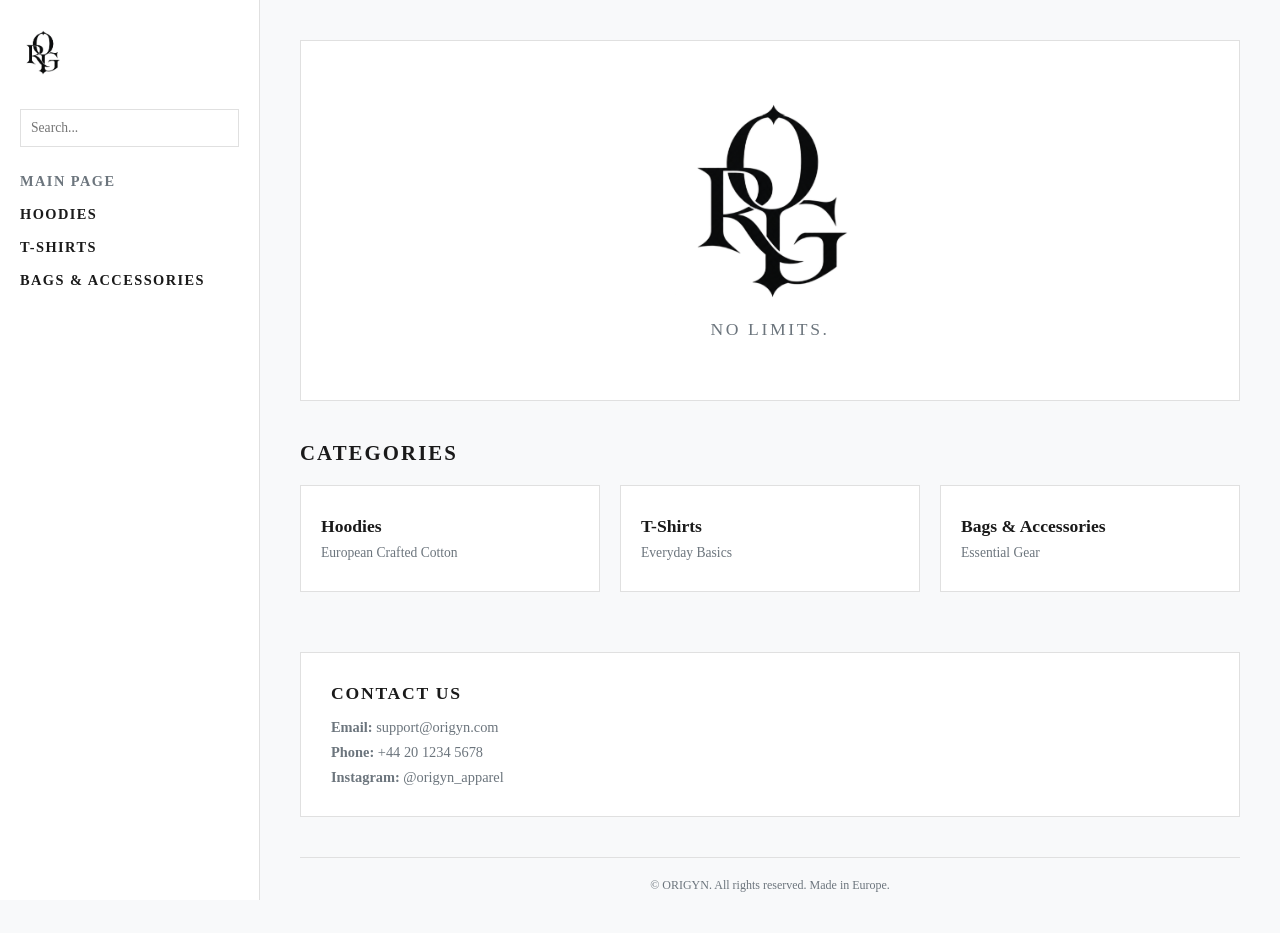
==== index.html @ 092c764d "Update index.html" ====
<!DOCTYPE html>
<html lang="en">
<head>
  <meta charset="UTF-8">
  <meta name="viewport" content="width=device-width, initial-scale=1.0">
  <title>ORIGYN — European Apparel</title>
  <style>
    :root { --color-bg: #f8f9fa; --color-card-bg: #ffffff; --color-border: #e0e0e0; --color-text-dark: #1a1a1a; --color-text-muted: #6c757d; --font-primary: 'Georgia', serif; }
    * { margin: 0; padding: 0; box-sizing: border-box; }
    body { background-color: var(--color-bg); color: var(--color-text-dark); font-family: var(--font-primary); display: flex; min-height: 100vh; }
    a { color: inherit; text-decoration: none; }
    aside.sidebar { width: 260px; background-color: #ffffff; border-right: 1px solid var(--color-border); padding: 30px 20px; display: flex; flex-direction: column; position: fixed; height: 100vh; z-index: 1000; }
    .brand-logo { height: 45px; width: auto; margin-bottom: 30px; filter: invert(1); }
    .search-input { width: 100%; padding: 10px; border: 1px solid var(--color-border); font-family: var(--font-primary); font-size: 0.85rem; outline: none; margin-bottom: 25px; }
    .nav-links { list-style: none; display: flex; flex-direction: column; gap: 15px; }
    .nav-links a { font-size: 0.9rem; text-transform: uppercase; letter-spacing: 0.1em; font-weight: bold; }
    .nav-links a:hover, .nav-links a.active { color: var(--color-text-muted); }
    main.content { margin-left: 260px; flex: 1; padding: 40px; }
    .search-results-panel { display: none; background: var(--color-card-bg); border: 1px solid var(--color-border); padding: 20px; margin-bottom: 30px; }
    .search-results-panel.active { display: block; }
    .search-item { padding: 10px 0; border-bottom: 1px solid var(--color-border); }
    .hero { background-color: #ffffff; border: 1px solid var(--color-border); padding: 60px 40px; text-align: center; margin-bottom: 40px; }
    .hero-logo { max-width: 200px; height: auto; margin-bottom: 15px; filter: invert(1); }
    .hero-tagline { font-size: 1.1rem; letter-spacing: 0.15em; color: var(--color-text-muted); text-transform: uppercase; }
    .section-title { font-size: 1.3rem; letter-spacing: 0.1em; margin-bottom: 20px; text-transform: uppercase; }
    .grid { display: grid; grid-template-columns: repeat(auto-fit, minmax(240px, 1fr)); gap: 20px; }
    .card { background-color: var(--color-card-bg); border: 1px solid var(--color-border); padding: 30px 20px; transition: all 0.3s ease; display: block; }
    .card:hover { border-color: var(--color-text-dark); transform: translateY(-2px); }
    .card h3 { font-size: 1.1rem; margin-bottom: 8px; }
    .card p { font-size: 0.85rem; color: var(--color-text-muted); }
    .contacts-section { margin-top: 60px; padding: 30px; background: var(--color-card-bg); border: 1px solid var(--color-border); }
    .contacts-section h3 { font-size: 1.1rem; letter-spacing: 0.1em; margin-bottom: 15px; text-transform: uppercase; }
    .contacts-list { list-style: none; font-size: 0.9rem; color: var(--color-text-muted); display: flex; flex-direction: column; gap: 8px; }
    footer { margin-top: 40px; padding-top: 20px; border-top: 1px solid var(--color-border); font-size: 0.75rem; color: var(--color-text-muted); text-align: center; }
  </style>
</head>
<body>
  <aside class="sidebar">
    <a href="index.html"><img src="logo.png" alt="ORIGYN Logo" class="brand-logo"></a>
    <input type="text" id="searchInput" class="search-input" placeholder="Search..." oninput="handleSearch()">
    <ul class="nav-links">
      <li><a href="index.html" class="active">Main Page</a></li>
      <li><a href="hoodies.html">Hoodies</a></li>
      <li><a href="tshirts.html">T-Shirts</a></li>
      <li><a href="accessories.html">Bags & Accessories</a></li>
    </ul>
  </aside>
  <main class="content">
    <div id="searchResultsPanel" class="search-results-panel">
      <h3 class="section-title">Search Results</h3>
      <div id="searchResultsList"></div>
    </div>
    <section class="hero">
      <img src="logo.png" alt="ORIGYN" class="hero-logo">
      <p class="hero-tagline">No Limits.</p>
    </section>
    <section>
      <h2 class="section-title">Categories</h2>
      <div class="grid">
        <a href="hoodies.html" class="card"><h3>Hoodies</h3><p>European Crafted Cotton</p></a>
        <a href="tshirts.html" class="card"><h3>T-Shirts</h3><p>Everyday Basics</p></a>
        <a href="accessories.html" class="card"><h3>Bags & Accessories</h3><p>Essential Gear</p></a>
      </div>
    </section>

    <!-- CONTACTS SECTION -->
    <section class="contacts-section">
      <h3>Contact Us</h3>
      <ul class="contacts-list">
        <li><strong>Email:</strong> support@origyn.com</li>
        <li><strong>Phone:</strong> +44 20 1234 5678</li>
        <li><strong>Instagram:</strong> @origyn_apparel</li>
      </ul>
    </section>

    <footer>
      &copy; ORIGYN. All rights reserved. Made in Europe.
    </footer>
  </main>
  <script>
    const catalog = [
      { name: "Shirt Test 01", category: "T-Shirts", link: "tshirts.html" },
      { name: "shirt test 02", category: "Hoodies", link: "hoodies.html" },
      { name: "accessory test 01", category: "Bags & Accessories", link: "accessories.html" }
    ];
    function handleSearch() {
      const query = document.getElementById('searchInput').value.toLowerCase().trim();
      const panel = document.getElementById('searchResultsPanel');
      const list = document.getElementById('searchResultsList');
      if (query === '') { panel.classList.remove('active'); list.innerHTML = ''; return; }
      const matches = catalog.filter(item => item.name.toLowerCase().includes(query) || item.category.toLowerCase().includes(query));
      panel.classList.add('active');
      if (matches.length > 0) {
        list.innerHTML = matches.map(item => `<div class="search-item"><a href="${item.link}"><strong>${item.name}</strong> — <small>${item.category}</small></a></div>`).join('');
      } else { list.innerHTML = '<p class="search-item">No items found.</p>'; }
    }
  </script>
</body>
</html>
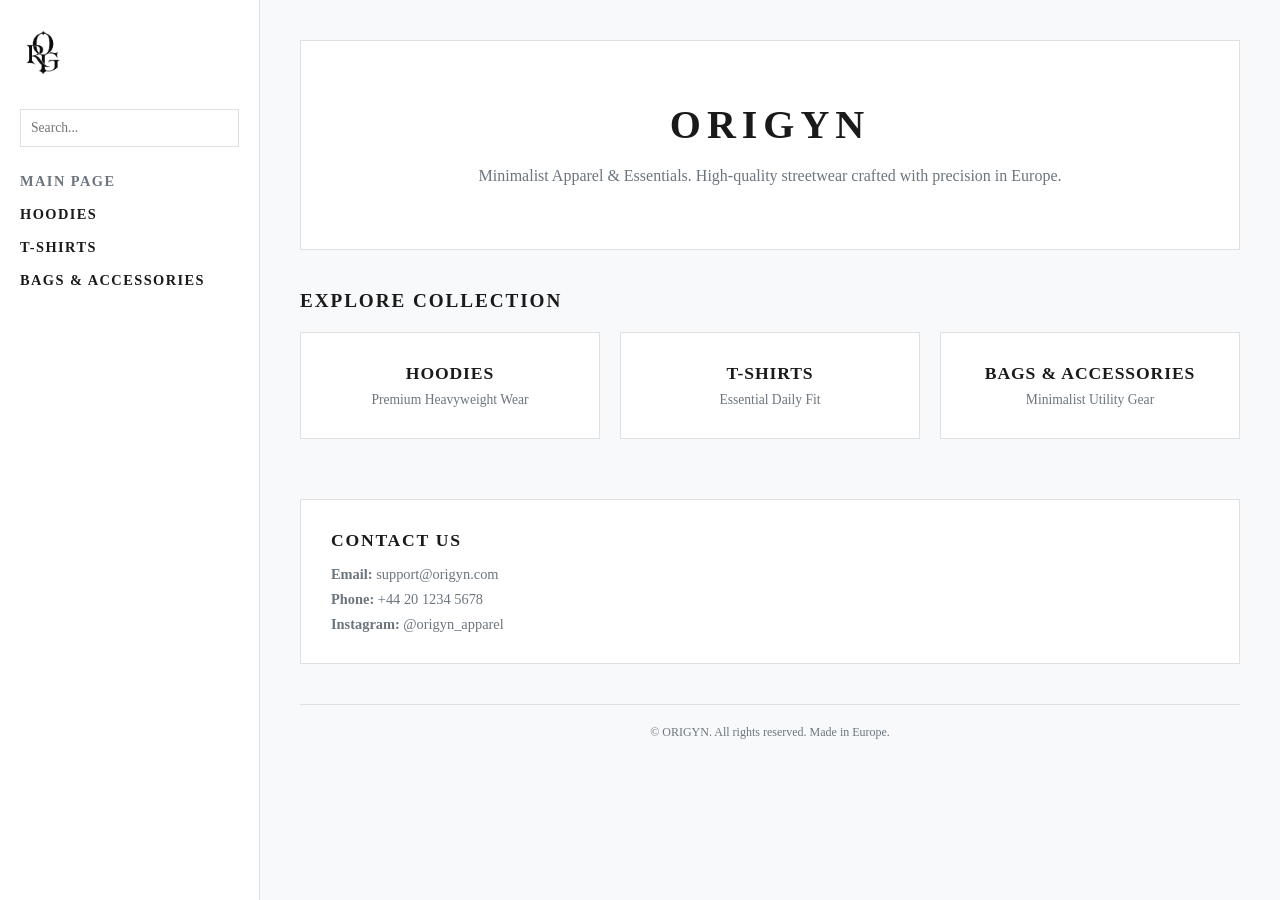
==== commit fab6a7cb: "Update index.html" ====
--- a/index.html
+++ b/index.html
@@ -3,38 +3,58 @@
 <head>
   <meta charset="UTF-8">
   <meta name="viewport" content="width=device-width, initial-scale=1.0">
-  <title>ORIGYN — European Apparel</title>
+  <title>ORIGYN — Main Page</title>
   <style>
-    :root { --color-bg: #f8f9fa; --color-card-bg: #ffffff; --color-border: #e0e0e0; --color-text-dark: #1a1a1a; --color-text-muted: #6c757d; --font-primary: 'Georgia', serif; }
+    :root { 
+      --color-bg: #f8f9fa; 
+      --color-card-bg: #ffffff; 
+      --color-border: #e0e0e0; 
+      --color-text-dark: #1a1a1a; 
+      --color-text-muted: #6c757d; 
+      --font-primary: 'Georgia', serif; 
+    }
     * { margin: 0; padding: 0; box-sizing: border-box; }
     body { background-color: var(--color-bg); color: var(--color-text-dark); font-family: var(--font-primary); display: flex; min-height: 100vh; }
     a { color: inherit; text-decoration: none; }
+    
+    /* SIDEBAR */
     aside.sidebar { width: 260px; background-color: #ffffff; border-right: 1px solid var(--color-border); padding: 30px 20px; display: flex; flex-direction: column; position: fixed; height: 100vh; z-index: 1000; }
     .brand-logo { height: 45px; width: auto; margin-bottom: 30px; filter: invert(1); }
     .search-input { width: 100%; padding: 10px; border: 1px solid var(--color-border); font-family: var(--font-primary); font-size: 0.85rem; outline: none; margin-bottom: 25px; }
     .nav-links { list-style: none; display: flex; flex-direction: column; gap: 15px; }
     .nav-links a { font-size: 0.9rem; text-transform: uppercase; letter-spacing: 0.1em; font-weight: bold; }
     .nav-links a:hover, .nav-links a.active { color: var(--color-text-muted); }
+    
+    /* CONTENT AREA */
     main.content { margin-left: 260px; flex: 1; padding: 40px; }
     .search-results-panel { display: none; background: var(--color-card-bg); border: 1px solid var(--color-border); padding: 20px; margin-bottom: 30px; }
     .search-results-panel.active { display: block; }
     .search-item { padding: 10px 0; border-bottom: 1px solid var(--color-border); }
-    .hero { background-color: #ffffff; border: 1px solid var(--color-border); padding: 60px 40px; text-align: center; margin-bottom: 40px; }
-    .hero-logo { max-width: 200px; height: auto; margin-bottom: 15px; filter: invert(1); }
-    .hero-tagline { font-size: 1.1rem; letter-spacing: 0.15em; color: var(--color-text-muted); text-transform: uppercase; }
-    .section-title { font-size: 1.3rem; letter-spacing: 0.1em; margin-bottom: 20px; text-transform: uppercase; }
-    .grid { display: grid; grid-template-columns: repeat(auto-fit, minmax(240px, 1fr)); gap: 20px; }
-    .card { background-color: var(--color-card-bg); border: 1px solid var(--color-border); padding: 30px 20px; transition: all 0.3s ease; display: block; }
-    .card:hover { border-color: var(--color-text-dark); transform: translateY(-2px); }
-    .card h3 { font-size: 1.1rem; margin-bottom: 8px; }
-    .card p { font-size: 0.85rem; color: var(--color-text-muted); }
+    
+    /* HERO / HERO CARD */
+    .hero-section { background-color: var(--color-card-bg); border: 1px solid var(--color-border); padding: 60px 40px; margin-bottom: 40px; text-align: center; }
+    .hero-title { font-size: 2.5rem; letter-spacing: 0.15em; margin-bottom: 15px; text-transform: uppercase; }
+    .hero-subtitle { font-size: 1rem; color: var(--color-text-muted); line-height: 1.6; max-width: 600px; margin: 0 auto; }
+    
+    /* CATEGORIES GRID */
+    .section-title { font-size: 1.2rem; letter-spacing: 0.1em; margin-bottom: 20px; text-transform: uppercase; }
+    .categories-grid { display: grid; grid-template-columns: repeat(auto-fit, minmax(250px, 1fr)); gap: 20px; margin-bottom: 40px; }
+    .category-card { background-color: var(--color-card-bg); border: 1px solid var(--color-border); padding: 30px 20px; text-align: center; transition: border-color 0.2s ease; }
+    .category-card:hover { border-color: var(--color-text-dark); }
+    .category-card h3 { font-size: 1.1rem; letter-spacing: 0.05em; margin-bottom: 8px; text-transform: uppercase; }
+    .category-card p { font-size: 0.85rem; color: var(--color-text-muted); }
+    
+    /* CONTACTS SECTION */
     .contacts-section { margin-top: 60px; padding: 30px; background: var(--color-card-bg); border: 1px solid var(--color-border); }
     .contacts-section h3 { font-size: 1.1rem; letter-spacing: 0.1em; margin-bottom: 15px; text-transform: uppercase; }
     .contacts-list { list-style: none; font-size: 0.9rem; color: var(--color-text-muted); display: flex; flex-direction: column; gap: 8px; }
+    
     footer { margin-top: 40px; padding-top: 20px; border-top: 1px solid var(--color-border); font-size: 0.75rem; color: var(--color-text-muted); text-align: center; }
   </style>
 </head>
 <body>
+
+  <!-- SIDEBAR -->
   <aside class="sidebar">
     <a href="index.html"><img src="logo.png" alt="ORIGYN Logo" class="brand-logo"></a>
     <input type="text" id="searchInput" class="search-input" placeholder="Search..." oninput="handleSearch()">
@@ -45,23 +65,38 @@
       <li><a href="accessories.html">Bags & Accessories</a></li>
     </ul>
   </aside>
+
+  <!-- MAIN CONTENT -->
   <main class="content">
+    
+    <!-- SEARCH RESULTS PANEL -->
     <div id="searchResultsPanel" class="search-results-panel">
-      <h3 class="section-title">Search Results</h3>
+      <h3 style="margin-bottom: 15px;">Search Results</h3>
       <div id="searchResultsList"></div>
     </div>
-    <section class="hero">
-      <img src="logo.png" alt="ORIGYN" class="hero-logo">
-      <p class="hero-tagline">No Limits.</p>
+
+    <!-- HERO SECTION -->
+    <section class="hero-section">
+      <h1 class="hero-title">ORIGYN</h1>
+      <p class="hero-subtitle">Minimalist Apparel & Essentials. High-quality streetwear crafted with precision in Europe.</p>
     </section>
-    <section>
-      <h2 class="section-title">Categories</h2>
-      <div class="grid">
-        <a href="hoodies.html" class="card"><h3>Hoodies</h3><p>European Crafted Cotton</p></a>
-        <a href="tshirts.html" class="card"><h3>T-Shirts</h3><p>Everyday Basics</p></a>
-        <a href="accessories.html" class="card"><h3>Bags & Accessories</h3><p>Essential Gear</p></a>
-      </div>
-    </section>
+
+    <!-- CATEGORIES SECTION -->
+    <h2 class="section-title">Explore Collection</h2>
+    <div class="categories-grid">
+      <a href="hoodies.html" class="category-card">
+        <h3>Hoodies</h3>
+        <p>Premium Heavyweight Wear</p>
+      </a>
+      <a href="tshirts.html" class="category-card">
+        <h3>T-Shirts</h3>
+        <p>Essential Daily Fit</p>
+      </a>
+      <a href="accessories.html" class="category-card">
+        <h3>Bags & Accessories</h3>
+        <p>Minimalist Utility Gear</p>
+      </a>
+    </div>
 
     <!-- CONTACTS SECTION -->
     <section class="contacts-section">
@@ -77,22 +112,40 @@
       &copy; ORIGYN. All rights reserved. Made in Europe.
     </footer>
   </main>
+
+  <!-- SEARCH SCRIPT -->
   <script>
     const catalog = [
       { name: "Shirt Test 01", category: "T-Shirts", link: "tshirts.html" },
       { name: "shirt test 02", category: "Hoodies", link: "hoodies.html" },
       { name: "accessory test 01", category: "Bags & Accessories", link: "accessories.html" }
     ];
+
     function handleSearch() {
       const query = document.getElementById('searchInput').value.toLowerCase().trim();
       const panel = document.getElementById('searchResultsPanel');
       const list = document.getElementById('searchResultsList');
-      if (query === '') { panel.classList.remove('active'); list.innerHTML = ''; return; }
-      const matches = catalog.filter(item => item.name.toLowerCase().includes(query) || item.category.toLowerCase().includes(query));
+
+      if (query === '') { 
+        panel.classList.remove('active'); 
+        list.innerHTML = ''; 
+        return; 
+      }
+
+      const matches = catalog.filter(item => 
+        item.name.toLowerCase().includes(query) || 
+        item.category.toLowerCase().includes(query)
+      );
+
       panel.classList.add('active');
+
       if (matches.length > 0) {
-        list.innerHTML = matches.map(item => `<div class="search-item"><a href="${item.link}"><strong>${item.name}</strong> — <small>${item.category}</small></a></div>`).join('');
-      } else { list.innerHTML = '<p class="search-item">No items found.</p>'; }
+        list.innerHTML = matches.map(item => 
+          `<div class="search-item"><a href="${item.link}"><strong>${item.name}</strong> — <small>${item.category}</small></a></div>`
+        ).join('');
+      } else { 
+        list.innerHTML = '<p class="search-item">No items found.</p>'; 
+      }
     }
   </script>
 </body>
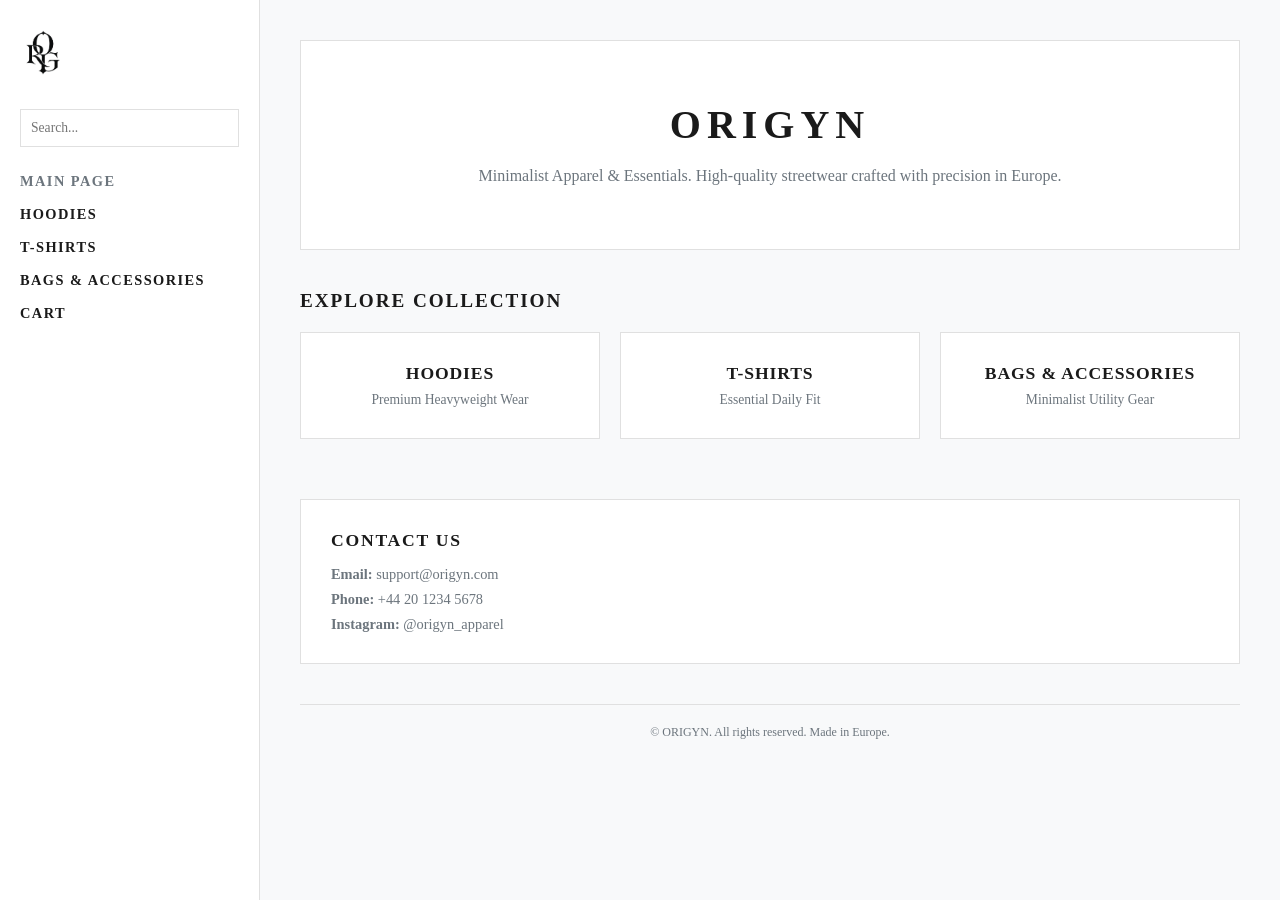
==== commit 28b88f17: "Update index.html" ====
--- a/index.html
+++ b/index.html
@@ -63,6 +63,7 @@
       <li><a href="hoodies.html">Hoodies</a></li>
       <li><a href="tshirts.html">T-Shirts</a></li>
       <li><a href="accessories.html">Bags & Accessories</a></li>
+      <li><a href="cart.html">Cart</a></li>
     </ul>
   </aside>
 
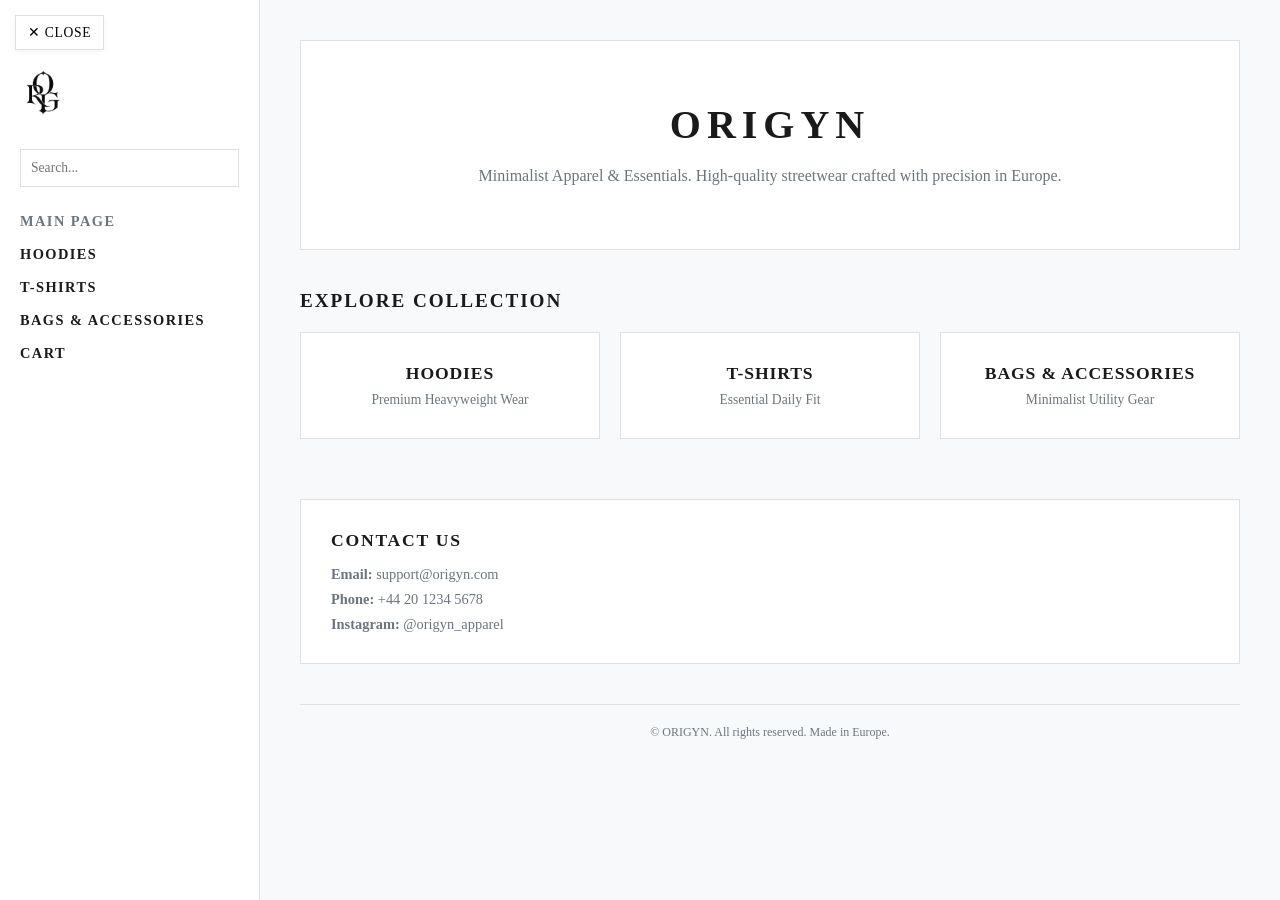
==== commit e0619149: "Update index.html" ====
--- a/index.html
+++ b/index.html
@@ -14,11 +14,51 @@
       --font-primary: 'Georgia', serif; 
     }
     * { margin: 0; padding: 0; box-sizing: border-box; }
-    body { background-color: var(--color-bg); color: var(--color-text-dark); font-family: var(--font-primary); display: flex; min-height: 100vh; }
+    body { background-color: var(--color-bg); color: var(--color-text-dark); font-family: var(--font-primary); display: flex; min-height: 100vh; position: relative; }
     a { color: inherit; text-decoration: none; }
     
+    /* TOGGLE BUTTON */
+    .sidebar-toggle-btn {
+      position: fixed;
+      top: 15px;
+      left: 15px;
+      z-index: 1100;
+      background-color: var(--color-card-bg);
+      border: 1px solid var(--color-border);
+      padding: 8px 12px;
+      font-family: var(--font-primary);
+      font-size: 0.85rem;
+      cursor: pointer;
+      letter-spacing: 0.05em;
+      text-transform: uppercase;
+      box-shadow: 0 2px 5px rgba(0,0,0,0.05);
+      transition: background-color 0.2s ease;
+    }
+    .sidebar-toggle-btn:hover {
+      background-color: var(--color-bg);
+    }
+
     /* SIDEBAR */
-    aside.sidebar { width: 260px; background-color: #ffffff; border-right: 1px solid var(--color-border); padding: 30px 20px; display: flex; flex-direction: column; position: fixed; height: 100vh; z-index: 1000; }
+    aside.sidebar { 
+      width: 260px; 
+      background-color: #ffffff; 
+      border-right: 1px solid var(--color-border); 
+      padding: 70px 20px 30px 20px; 
+      display: flex; 
+      flex-direction: column; 
+      position: fixed; 
+      height: 100vh; 
+      z-index: 1000; 
+      top: 0;
+      left: 0;
+      transition: transform 0.3s ease;
+    }
+
+    /* 非表示状態 */
+    body.sidebar-collapsed aside.sidebar {
+      transform: translateX(-100%);
+    }
+
     .brand-logo { height: 45px; width: auto; margin-bottom: 30px; filter: invert(1); }
     .search-input { width: 100%; padding: 10px; border: 1px solid var(--color-border); font-family: var(--font-primary); font-size: 0.85rem; outline: none; margin-bottom: 25px; }
     .nav-links { list-style: none; display: flex; flex-direction: column; gap: 15px; }
@@ -26,7 +66,18 @@
     .nav-links a:hover, .nav-links a.active { color: var(--color-text-muted); }
     
     /* CONTENT AREA */
-    main.content { margin-left: 260px; flex: 1; padding: 40px; }
+    main.content { 
+      margin-left: 260px; 
+      flex: 1; 
+      padding: 40px; 
+      transition: margin-left 0.3s ease;
+    }
+
+    body.sidebar-collapsed main.content {
+      margin-left: 0;
+      padding-top: 60px;
+    }
+
     .search-results-panel { display: none; background: var(--color-card-bg); border: 1px solid var(--color-border); padding: 20px; margin-bottom: 30px; }
     .search-results-panel.active { display: block; }
     .search-item { padding: 10px 0; border-bottom: 1px solid var(--color-border); }
@@ -53,6 +104,9 @@
   </style>
 </head>
 <body>
+
+  <!-- TOGGLE BUTTON -->
+  <button id="toggleBtn" class="sidebar-toggle-btn" onclick="toggleSidebar()">✕ Close</button>
 
   <!-- SIDEBAR -->
   <aside class="sidebar">
@@ -114,8 +168,19 @@
     </footer>
   </main>
 
-  <!-- SEARCH SCRIPT -->
   <script>
+    function toggleSidebar() {
+      const body = document.body;
+      const toggleBtn = document.getElementById('toggleBtn');
+      body.classList.toggle('sidebar-collapsed');
+
+      if (body.classList.contains('sidebar-collapsed')) {
+        toggleBtn.textContent = '☰ Menu';
+      } else {
+        toggleBtn.textContent = '✕ Close';
+      }
+    }
+
     const catalog = [
       { name: "Shirt Test 01", category: "T-Shirts", link: "tshirts.html" },
       { name: "shirt test 02", category: "Hoodies", link: "hoodies.html" },
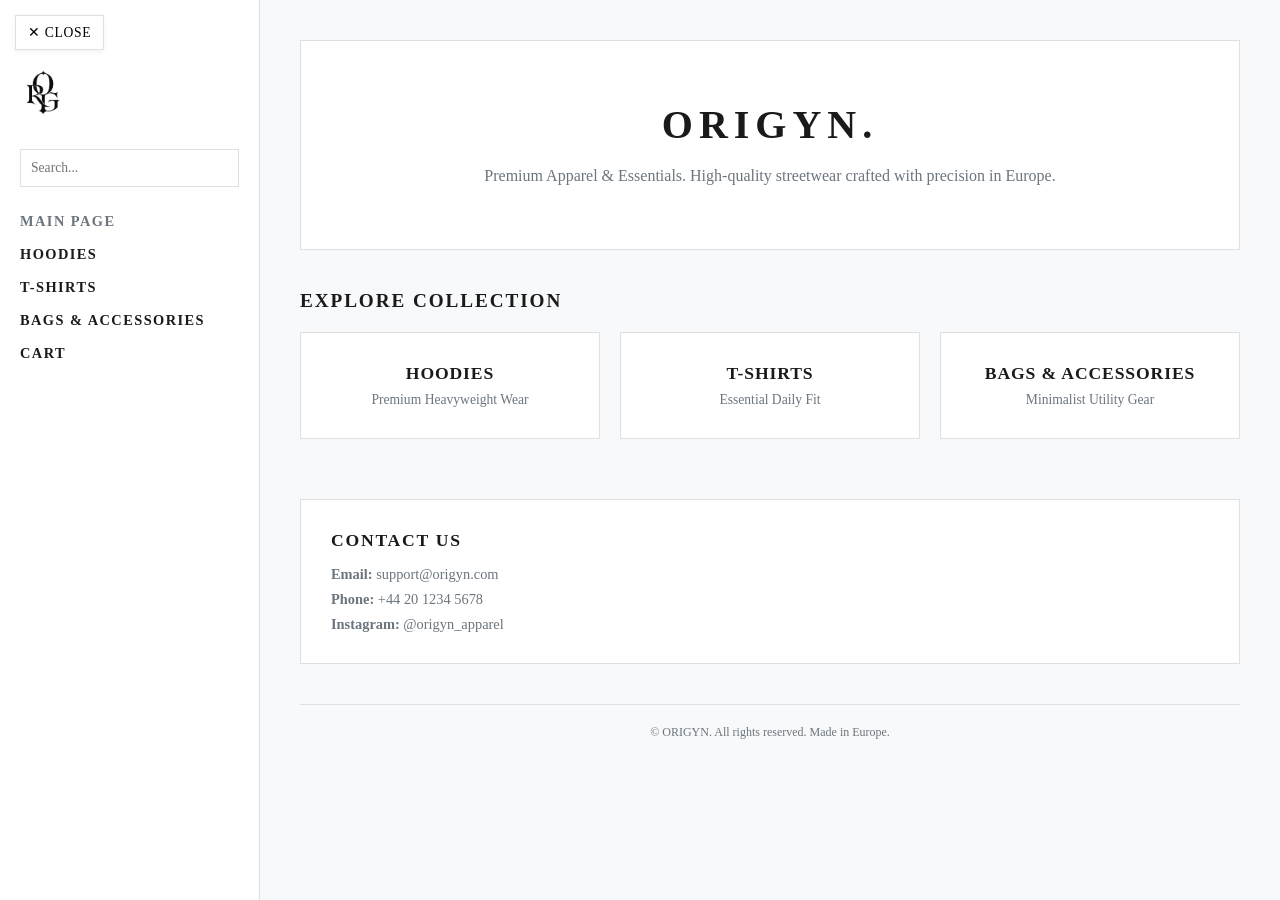
==== commit 93780f9f: "Update index.html" ====
--- a/index.html
+++ b/index.html
@@ -132,8 +132,8 @@
 
     <!-- HERO SECTION -->
     <section class="hero-section">
-      <h1 class="hero-title">ORIGYN</h1>
-      <p class="hero-subtitle">Minimalist Apparel & Essentials. High-quality streetwear crafted with precision in Europe.</p>
+      <h1 class="hero-title">ORIGYN.</h1>
+      <p class="hero-subtitle">Premium Apparel & Essentials. High-quality streetwear crafted with precision in Europe.</p>
     </section>
 
     <!-- CATEGORIES SECTION -->
@@ -182,9 +182,10 @@
     }
 
     const catalog = [
-      { name: "Shirt Test 01", category: "T-Shirts", link: "tshirts.html" },
-      { name: "shirt test 02", category: "Hoodies", link: "hoodies.html" },
-      { name: "accessory test 01", category: "Bags & Accessories", link: "accessories.html" }
+      { name: "T-Shirt", category: "T-Shirts", link: "tshirts.html" },
+      { name: "Origyn Original Hoodie", category: "Hoodies", link: "hoodies.html" },
+      { name: "Light Hoodie", category: "Hoodies", link: "hoodies.html" },
+      { name: "Leather Bag", category: "Bags & Accessories", link: "accessories.html" }
     ];
 
     function handleSearch() {
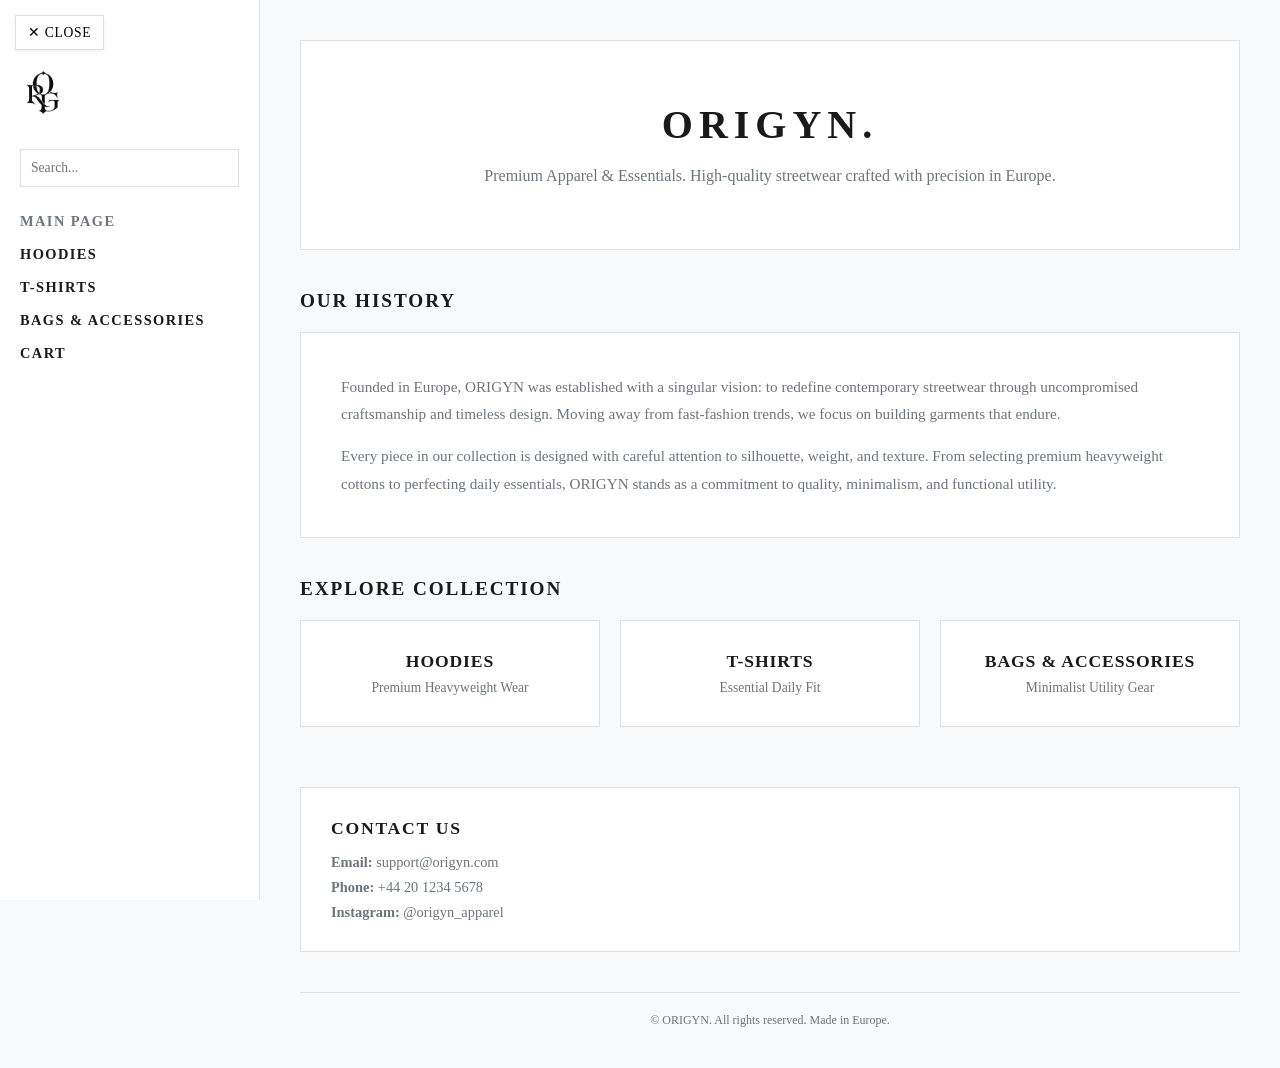
==== commit 63eb92e4: "Update index.html" ====
--- a/index.html
+++ b/index.html
@@ -54,7 +54,6 @@
       transition: transform 0.3s ease;
     }
 
-    /* 非表示状態 */
     body.sidebar-collapsed aside.sidebar {
       transform: translateX(-100%);
     }
@@ -82,11 +81,17 @@
     .search-results-panel.active { display: block; }
     .search-item { padding: 10px 0; border-bottom: 1px solid var(--color-border); }
     
-    /* HERO / HERO CARD */
+    /* HERO SECTION */
     .hero-section { background-color: var(--color-card-bg); border: 1px solid var(--color-border); padding: 60px 40px; margin-bottom: 40px; text-align: center; }
     .hero-title { font-size: 2.5rem; letter-spacing: 0.15em; margin-bottom: 15px; text-transform: uppercase; }
     .hero-subtitle { font-size: 1rem; color: var(--color-text-muted); line-height: 1.6; max-width: 600px; margin: 0 auto; }
     
+    /* HISTORY SECTION (NEW) */
+    .history-section { background-color: var(--color-card-bg); border: 1px solid var(--color-border); padding: 40px; margin-bottom: 40px; }
+    .history-content { color: var(--color-text-muted); line-height: 1.8; font-size: 0.95rem; }
+    .history-content p { margin-bottom: 15px; }
+    .history-content p:last-child { margin-bottom: 0; }
+
     /* CATEGORIES GRID */
     .section-title { font-size: 1.2rem; letter-spacing: 0.1em; margin-bottom: 20px; text-transform: uppercase; }
     .categories-grid { display: grid; grid-template-columns: repeat(auto-fit, minmax(250px, 1fr)); gap: 20px; margin-bottom: 40px; }
@@ -134,6 +139,15 @@
     <section class="hero-section">
       <h1 class="hero-title">ORIGYN.</h1>
       <p class="hero-subtitle">Premium Apparel & Essentials. High-quality streetwear crafted with precision in Europe.</p>
+    </section>
+
+    <!-- HISTORY SECTION -->
+    <h2 class="section-title">Our History</h2>
+    <section class="history-section">
+      <div class="history-content">
+        <p>Founded in Europe, ORIGYN was established with a singular vision: to redefine contemporary streetwear through uncompromised craftsmanship and timeless design. Moving away from fast-fashion trends, we focus on building garments that endure.</p>
+        <p>Every piece in our collection is designed with careful attention to silhouette, weight, and texture. From selecting premium heavyweight cottons to perfecting daily essentials, ORIGYN stands as a commitment to quality, minimalism, and functional utility.</p>
+      </div>
     </section>
 
     <!-- CATEGORIES SECTION -->
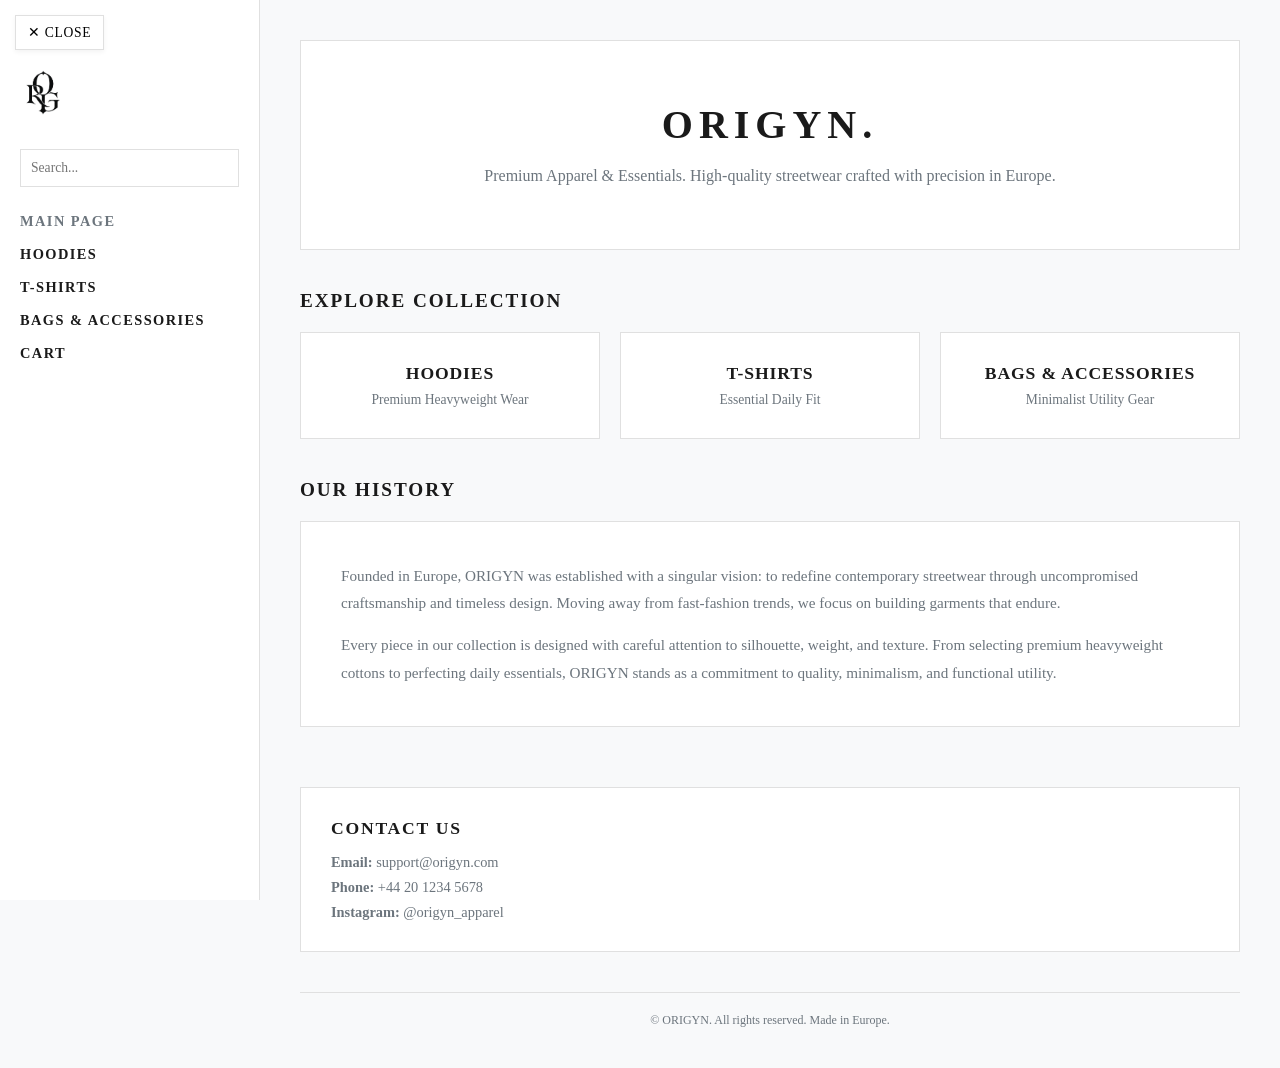
==== commit 400d00bf: "Update index.html" ====
--- a/index.html
+++ b/index.html
@@ -86,12 +86,6 @@
     .hero-title { font-size: 2.5rem; letter-spacing: 0.15em; margin-bottom: 15px; text-transform: uppercase; }
     .hero-subtitle { font-size: 1rem; color: var(--color-text-muted); line-height: 1.6; max-width: 600px; margin: 0 auto; }
     
-    /* HISTORY SECTION (NEW) */
-    .history-section { background-color: var(--color-card-bg); border: 1px solid var(--color-border); padding: 40px; margin-bottom: 40px; }
-    .history-content { color: var(--color-text-muted); line-height: 1.8; font-size: 0.95rem; }
-    .history-content p { margin-bottom: 15px; }
-    .history-content p:last-child { margin-bottom: 0; }
-
     /* CATEGORIES GRID */
     .section-title { font-size: 1.2rem; letter-spacing: 0.1em; margin-bottom: 20px; text-transform: uppercase; }
     .categories-grid { display: grid; grid-template-columns: repeat(auto-fit, minmax(250px, 1fr)); gap: 20px; margin-bottom: 40px; }
@@ -99,6 +93,12 @@
     .category-card:hover { border-color: var(--color-text-dark); }
     .category-card h3 { font-size: 1.1rem; letter-spacing: 0.05em; margin-bottom: 8px; text-transform: uppercase; }
     .category-card p { font-size: 0.85rem; color: var(--color-text-muted); }
+
+        /* HISTORY SECTION (NEW) */
+    .history-section { background-color: var(--color-card-bg); border: 1px solid var(--color-border); padding: 40px; margin-bottom: 40px; }
+    .history-content { color: var(--color-text-muted); line-height: 1.8; font-size: 0.95rem; }
+    .history-content p { margin-bottom: 15px; }
+    .history-content p:last-child { margin-bottom: 0; }
     
     /* CONTACTS SECTION */
     .contacts-section { margin-top: 60px; padding: 30px; background: var(--color-card-bg); border: 1px solid var(--color-border); }
@@ -139,15 +139,6 @@
     <section class="hero-section">
       <h1 class="hero-title">ORIGYN.</h1>
       <p class="hero-subtitle">Premium Apparel & Essentials. High-quality streetwear crafted with precision in Europe.</p>
-    </section>
-
-    <!-- HISTORY SECTION -->
-    <h2 class="section-title">Our History</h2>
-    <section class="history-section">
-      <div class="history-content">
-        <p>Founded in Europe, ORIGYN was established with a singular vision: to redefine contemporary streetwear through uncompromised craftsmanship and timeless design. Moving away from fast-fashion trends, we focus on building garments that endure.</p>
-        <p>Every piece in our collection is designed with careful attention to silhouette, weight, and texture. From selecting premium heavyweight cottons to perfecting daily essentials, ORIGYN stands as a commitment to quality, minimalism, and functional utility.</p>
-      </div>
     </section>
 
     <!-- CATEGORIES SECTION -->
@@ -167,6 +158,15 @@
       </a>
     </div>
 
+        <!-- HISTORY SECTION -->
+    <h2 class="section-title">Our History</h2>
+    <section class="history-section">
+      <div class="history-content">
+        <p>Founded in Europe, ORIGYN was established with a singular vision: to redefine contemporary streetwear through uncompromised craftsmanship and timeless design. Moving away from fast-fashion trends, we focus on building garments that endure.</p>
+        <p>Every piece in our collection is designed with careful attention to silhouette, weight, and texture. From selecting premium heavyweight cottons to perfecting daily essentials, ORIGYN stands as a commitment to quality, minimalism, and functional utility.</p>
+      </div>
+    </section>
+
     <!-- CONTACTS SECTION -->
     <section class="contacts-section">
       <h3>Contact Us</h3>
